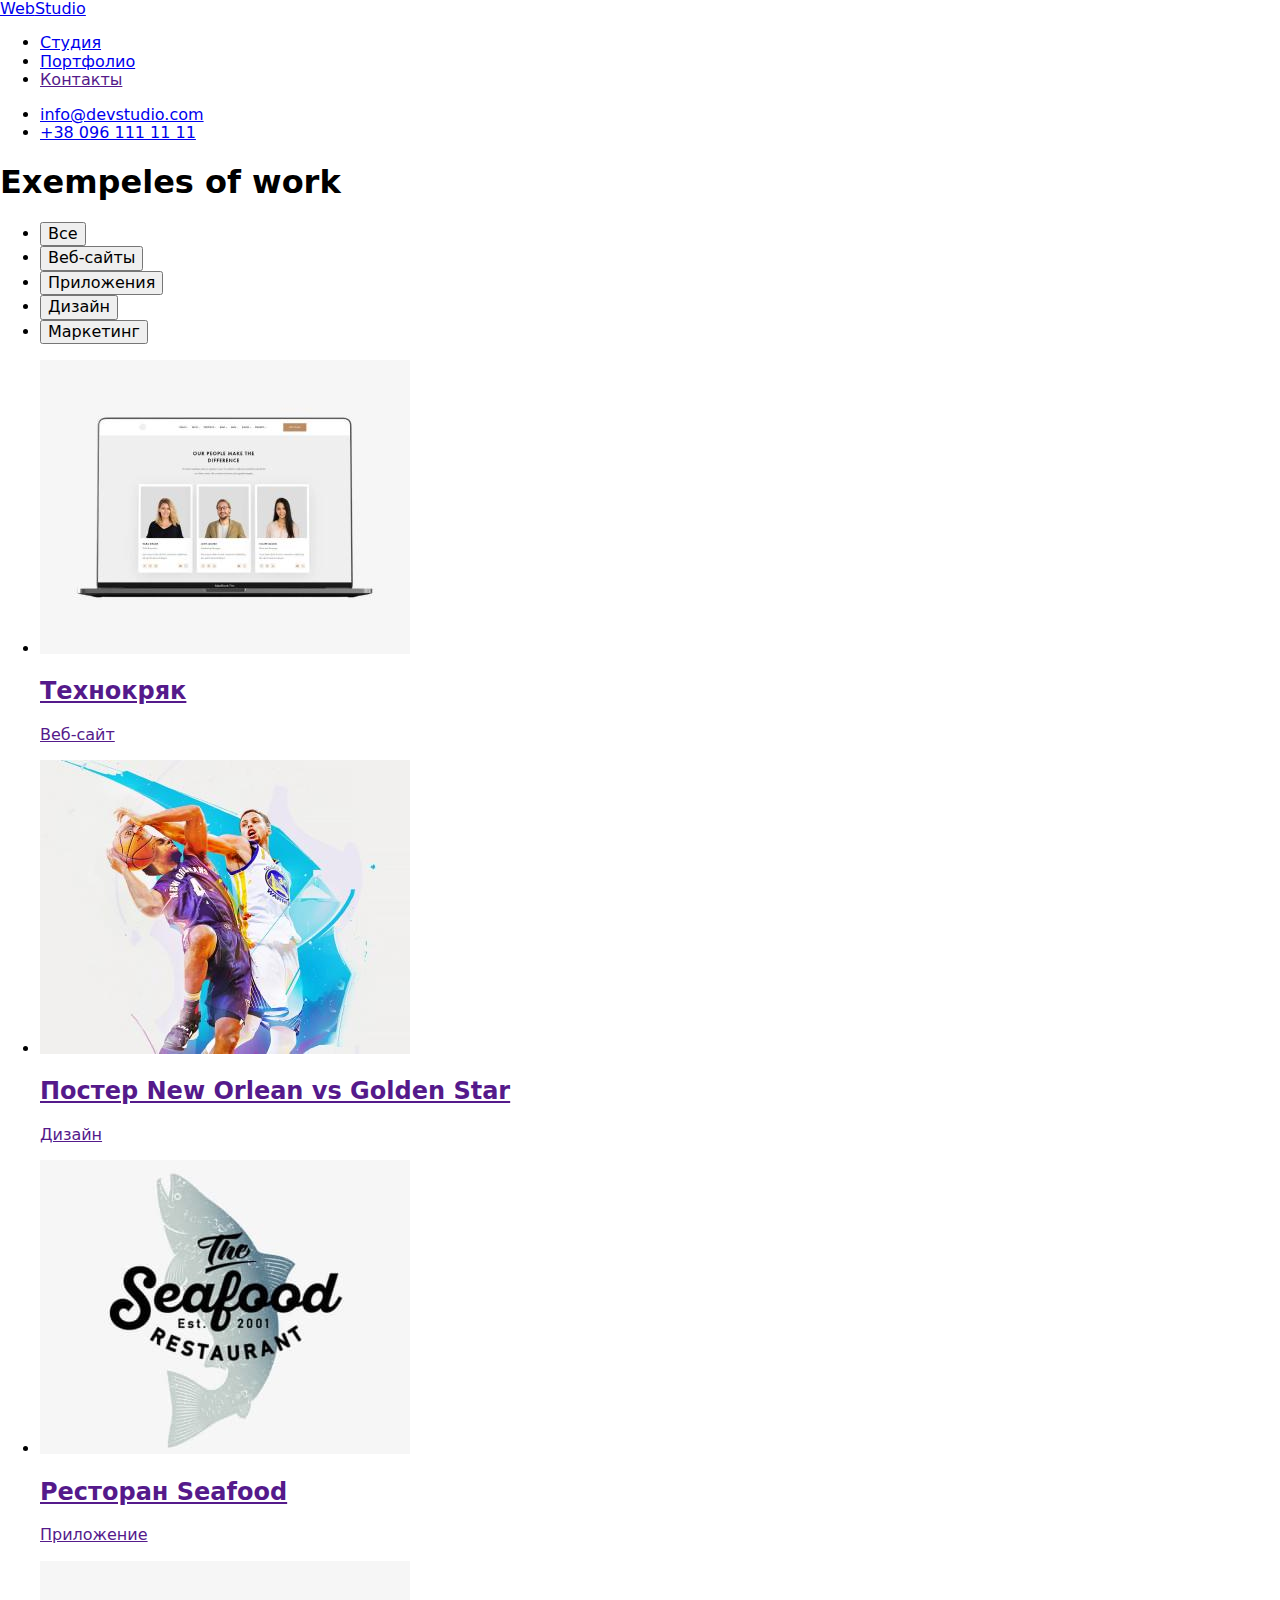
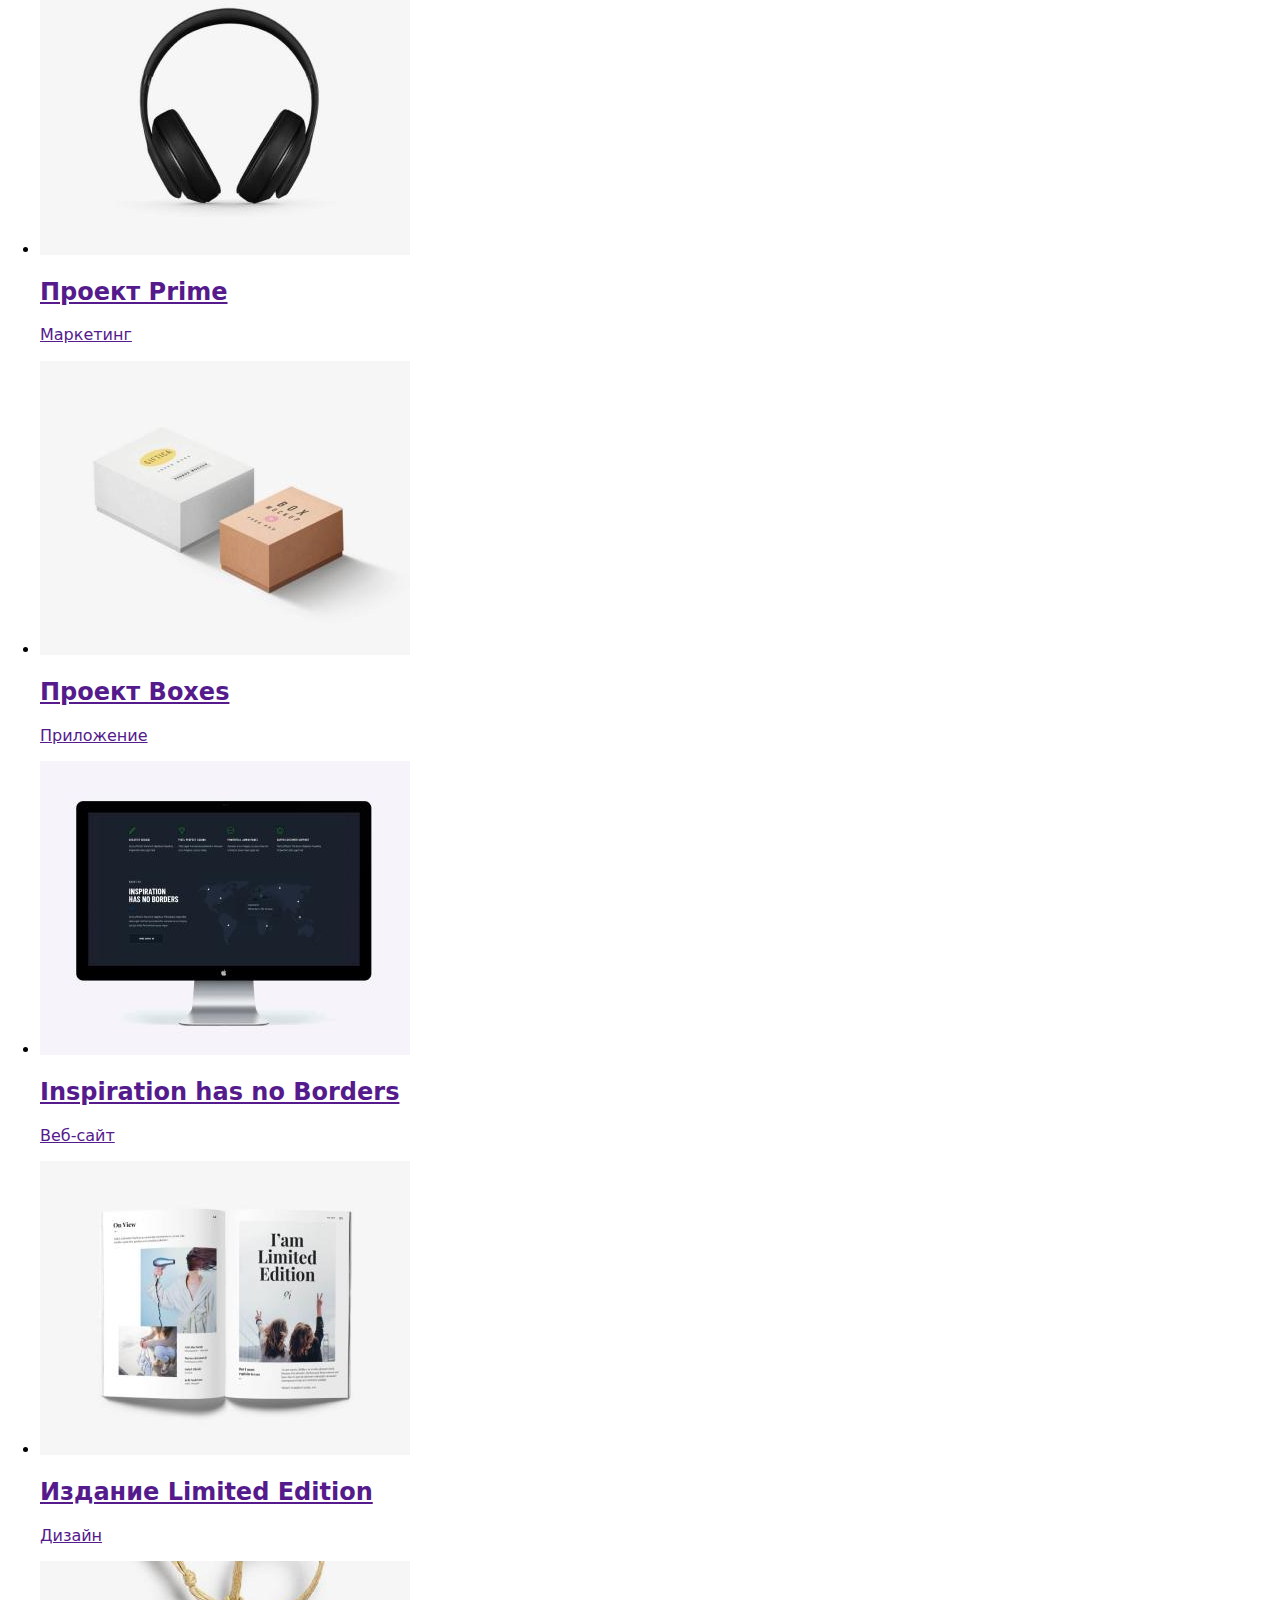
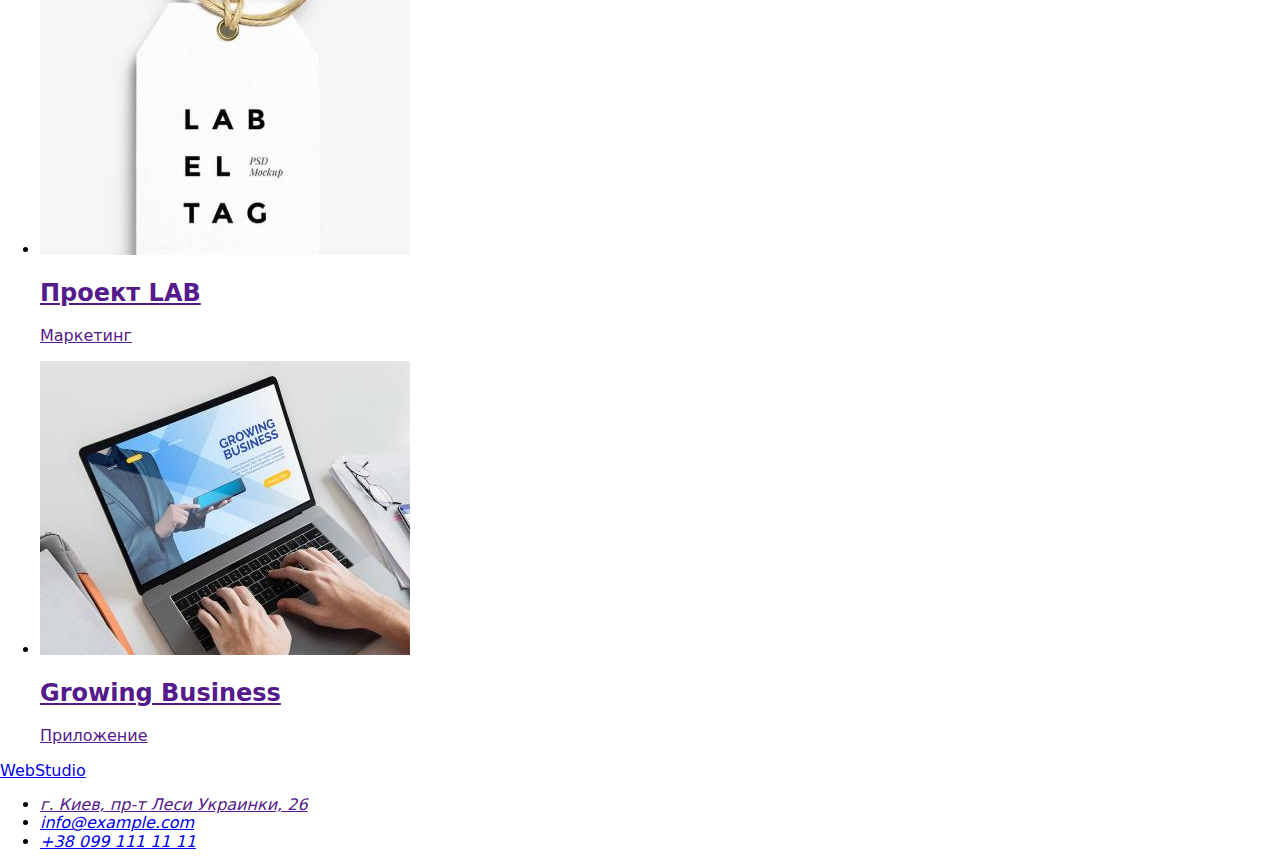
==== portfolio.html @ 5f6f8a9b "clone portfolio" ====
<!DOCTYPE html>
<html lang="ru">
  <head>
    <meta charset="UTF-8" />
    <meta http-equiv="X-UA-Compatible" content="IE=edge" />
    <meta name="viewport" content="width=device-width, initial-scale=1.0" />
    <title>Студия</title>
    <link rel="preconnect" href="https://fonts.googleapis.com" />
    <link rel="preconnect" href="https://fonts.gstatic.com" crossorigin />
    <link
      href="https://fonts.googleapis.com/css2?family=Raleway:wght@700&family=Roboto:wght@400;500;700;900&display=swap"
      rel="stylesheet"
    />
    <link
      rel="stylesheet"
      href="https://cdnjs.cloudflare.com/ajax/libs/modern-normalize/1.1.0/modern-normalize.min.css"
    />
    <link rel="stylesheet" href="./css/styles.css" />
  </head>
  <body>
    <!-- Header -->
    <header class="page-header">
      <div class="container main-container">
        <a href="./index.html" class="logo">
          <span class="accent">Web</span>Studio</a
        >

        <nav class="header-navigation">
          <ul class="site-nav list">
            <li class="header-item">
              <a href="./index.html" class="site-nav-link">Студия</a>
            </li>
            <li class="header-item">
              <a href="./portfolio.html" class="site-nav-link current"
                >Портфолио</a
              >
            </li>
            <li class="header-item">
              <a href="" class="site-nav-link">Контакты</a>
            </li>
          </ul>
        </nav>

        <ul class="conection list">
          <li class="conection-item">
            <a href="mailto:info@devstudio.com" class="conection-link"
              >info@devstudio.com</a
            >
          </li>
          <li class="conection-item">
            <a href="tel:+380961111111" class="conection-link"
              >+38 096 111 11 11</a
            >
          </li>
        </ul>
      </div>
    </header>

    <main>
      <section class="section-exampeles">
        <h1 class="visually-hidden">Exempeles of work</h1>
        <div class="container">
          <ul class="filters-list list">
            <li class="filters-item">
              <button type="button" class="btn">Все</button>
            </li>
            <li class="filters-item">
              <button type="button" class="btn">Веб-сайты</button>
            </li>
            <li class="filters-item">
              <button type="button" class="btn">Приложения</button>
            </li>
            <li class="filters-item">
              <button type="button" class="btn">Дизайн</button>
            </li>
            <li class="filters-item">
              <button type="button" class="btn">Маркетинг</button>
            </li>
          </ul>

          <ul class="project-list list">
            <li class="project-item">
              <a href="">
                <img
                  src="./images/laptop.jpg"
                  alt="Экран ноутбука"
                  width="370"
                  height="294"
                />
                <div class="card-content">
                  <h2 class="title-project">Технокряк</h2>
                  <p class="text-project">Веб-сайт</p>
                </div>
              </a>
            </li>
            <li class="project-item">
              <a href="">
                <img
                  src="./images/bascketball.jpg"
                  alt="Два мальчика играют в баскетбол"
                  width="370"
                  height="294"
                />
                <div class="card-content">
                  <h2 class="title-project">
                    Постер New Orlean vs Golden Star
                  </h2>
                  <p class="text-project">Дизайн</p>
                </div>
              </a>
            </li>

            <li class="project-item">
              <a href="">
                <img
                  src="./images/fish.jpg"
                  alt="Риба-логотип"
                  width="370"
                  height="294"
                />
                <div class="card-content">
                  <h2 class="title-project">Ресторан Seafood</h2>
                  <p class="text-project">Приложение</p>
                </div>
              </a>
            </li>
            <li class="project-item">
              <a href="">
                <img
                  src="./images/earphones.jpg"
                  alt="Наушники"
                  width="370"
                  height="294"
                />
                <div class="card-content">
                  <h2 class="title-project">Проект Prime</h2>
                  <p class="text-project">Маркетинг</p>
                </div>
              </a>
            </li>
            <li class="project-item">
              <a href="">
                <img
                  src="./images/boxes.jpg"
                  alt="Две коробки"
                  width="370"
                  height="294"
                />
                <div class="card-content">
                  <h2 class="title-project">Проект Boxes</h2>
                  <p class="text-project">Приложение</p>
                </div>
              </a>
            </li>
            <li class="project-item">
              <a href="">
                <img
                  src="./images/computer.jpg"
                  alt="Комп ютер"
                  width="370"
                  height="294"
                />
                <div class="card-content">
                  <h2 class="title-project">Inspiration has no Borders</h2>
                  <p class="text-project">Веб-сайт</p>
                </div>
              </a>
            </li>
            <li class="project-item">
              <a href="">
                <img
                  src="./images/magazine.jpg"
                  alt="Открытый журнал"
                  width="370"
                  height="294"
                />
                <div class="card-content">
                  <h2 class="title-project">Издание Limited Edition</h2>
                  <p class="text-project">Дизайн</p>
                </div>
              </a>
            </li>
            <li class="project-item">
              <a href="">
                <img
                  src="./images/label.jpg"
                  alt="Итикетка"
                  width="370"
                  height="294"
                />
                <div class="card-content">
                  <h2 class="title-project">Проект LAB</h2>
                  <p class="text-project">Маркетинг</p>
                </div>
              </a>
            </li>
            <li class="project-item">
              <a href="">
                <img
                  src="./images/business.jpg"
                  alt="Две руки на клавиатуре ноутбука"
                  width="370"
                  height="294"
                />
                <div class="card-content">
                  <h2 class="title-project">Growing Business</h2>
                  <p class="text-project">Приложение</p>
                </div>
              </a>
            </li>
          </ul>
        </div>
      </section>
    </main>

    <!-- Footer -->
    <footer class="page-footer">
      <div class="container">
        <a href="./index.html" class="logo">
          <span class="accent">Web</span>Studio</a
        >
        <address>
          <ul class="footer list">
            <li class="contact-item">
              <a href="" class="address-link">
                г. Киев, пр-т Леси Украинки, 26</a
              >
            </li>
            <li class="contact-item">
              <a href="mailto:info@example.com" class="contact-link"
                >info@example.com</a
              >
            </li>
            <li class="contact-item">
              <a href="tel:+380991111111" class="contact-link"
                >+38 099 111 11 11</a
              >
            </li>
          </ul>
        </address>
      </div>
    </footer>
  </body>
</html>
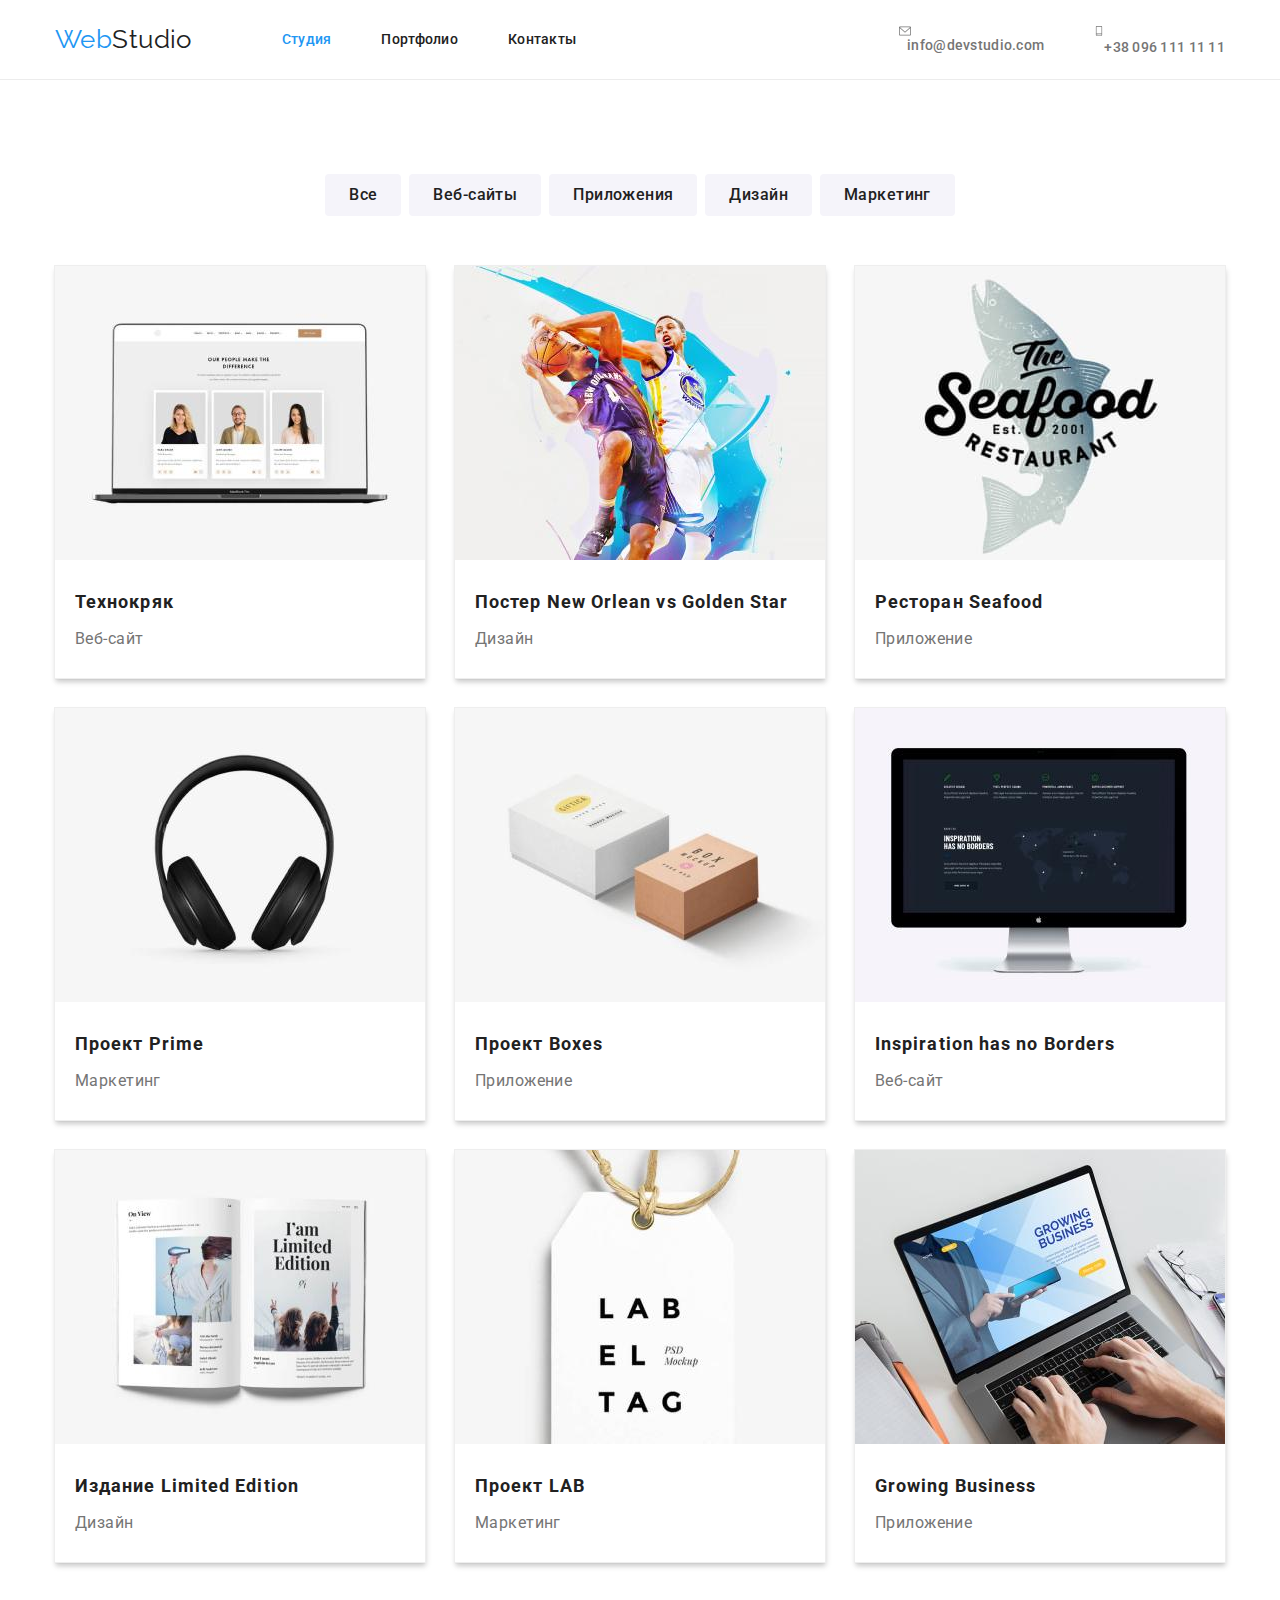
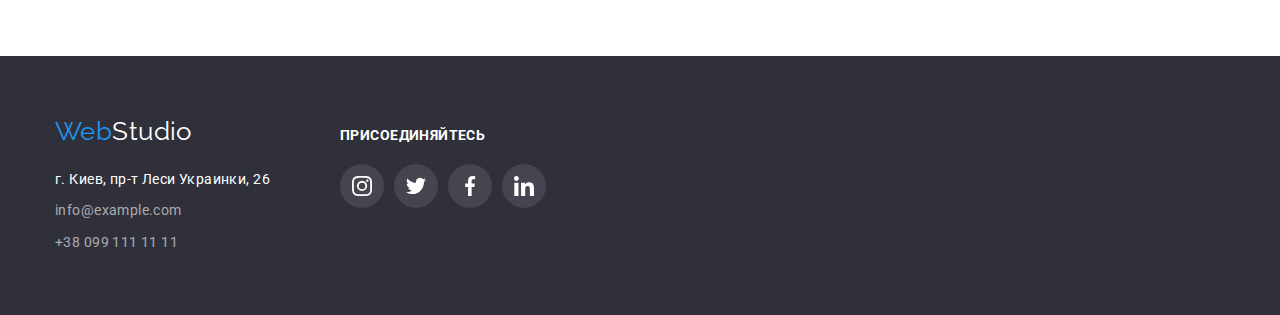
==== commit adbe40c9: "Update portfolio.html" ====
--- a/portfolio.html
+++ b/portfolio.html
@@ -28,12 +28,10 @@
         <nav class="header-navigation">
           <ul class="site-nav list">
             <li class="header-item">
-              <a href="./index.html" class="site-nav-link">Студия</a>
+              <a href="./index.html" class="site-nav-link current">Студия</a>
             </li>
             <li class="header-item">
-              <a href="./portfolio.html" class="site-nav-link current"
-                >Портфолио</a
-              >
+              <a href="./portfolio.html" class="site-nav-link">Портфолио</a>
             </li>
             <li class="header-item">
               <a href="" class="site-nav-link">Контакты</a>
@@ -43,11 +41,21 @@
 
         <ul class="conection list">
           <li class="conection-item">
+            <a href="" class="icon-link-header">
+              <svg class="icon-conection" width="16" height="12">
+                <use href="./images/icons.svg#icon-envelope"></use>
+              </svg>
+            </a>
             <a href="mailto:info@devstudio.com" class="conection-link"
               >info@devstudio.com</a
             >
           </li>
           <li class="conection-item">
+            <a href="" class="icon-link-header">
+              <svg class="icon-conection" width="10" height="16">
+                <use href="./images/icons.svg#icon-smartphone"></use>
+              </svg>
+            </a>
             <a href="tel:+380961111111" class="conection-link"
               >+38 096 111 11 11</a
             >
@@ -215,29 +223,65 @@
 
     <!-- Footer -->
     <footer class="page-footer">
-      <div class="container">
-        <a href="./index.html" class="logo">
-          <span class="accent">Web</span>Studio</a
-        >
-        <address>
-          <ul class="footer list">
-            <li class="contact-item">
-              <a href="" class="address-link">
-                г. Киев, пр-т Леси Украинки, 26</a
-              >
-            </li>
-            <li class="contact-item">
-              <a href="mailto:info@example.com" class="contact-link"
-                >info@example.com</a
-              >
-            </li>
-            <li class="contact-item">
-              <a href="tel:+380991111111" class="contact-link"
-                >+38 099 111 11 11</a
-              >
-            </li>
-          </ul>
-        </address>
+      <div class="container footer-left-part">
+        <div class="footer-container">
+          <a href="./index.html" class="logo">
+            <span class="accent">Web</span>Studio</a
+          >
+          <address>
+            <ul class="footer list">
+              <li class="contact-item">
+                <a href="" class="address-link">
+                  г. Киев, пр-т Леси Украинки, 26</a
+                >
+              </li>
+              <li class="contact-item">
+                <a href="mailto:info@example.com" class="contact-link"
+                  >info@example.com</a
+                >
+              </li>
+              <li class="contact-item">
+                <a href="tel:+380991111111" class="contact-link"
+                  >+38 099 111 11 11</a
+                >
+              </li>
+            </ul>
+          </address>
+        </div>
+
+        <section class="join">
+          <h2 class="title-join">присоединяйтесь</h2>
+          <ul class="join-list list">
+            <li class="join-item">
+              <a href="" class="join-icon-link">
+                <svg class="join-icon" width="20" height="20">
+                  <use href="./images/icons.svg#icon-instagram"></use>
+                </svg>
+              </a>
+            </li>
+            <li class="join-item">
+              <a href="" class="join-icon-link">
+                <svg class="join-icon" width="20" height="20">
+                  <use href="./images/icons.svg#icon-twitter"></use>
+                </svg>
+              </a>
+            </li>
+            <li class="join-item">
+              <a href="" class="join-icon-link">
+                <svg class="join-icon" width="20" height="20">
+                  <use href="./images/icons.svg#icon-facebook"></use>
+                </svg>
+              </a>
+            </li>
+            <li class="join-item">
+              <a href="" class="join-icon-link">
+                <svg class="join-icon" width="20" height="20">
+                  <use href="./images/icons.svg#icon-linkedin"></use>
+                </svg>
+              </a>
+            </li>
+          </ul>
+        </section>
       </div>
     </footer>
   </body>
--- a/css/styles.css
+++ b/css/styles.css
@@ -0,0 +1,715 @@
+
+
+
+
+:root{
+    --accent-color: #2196F3;
+    --title-color:#212121;
+    --text-color:#757575;
+    --footer-text-color: rgba(255, 255, 255, 0.6);
+
+}
+
+body{
+    background-color: #ffffff;
+    font-family:'Roboto',sans-serif;
+    font-size: 14px;
+    letter-spacing: 0.03em;
+}
+
+
+.list{
+    list-style:none;
+}
+
+.accent{
+    color: var(--accent-color);
+}
+
+.current{
+    color:var(--accent-color) ;
+}
+
+a{
+    text-decoration: none;
+}
+
+
+ul,
+p,
+h1,
+h2,
+h3,
+h4,
+h5,
+h6{
+    margin: 0;
+    padding: 0;
+}
+
+img{
+    display: block;
+}
+
+.section-title {
+    margin: 0;
+    padding: 0;
+
+    font-weight: 700;
+    font-size: 36px;
+    line-height: 1.2;
+    text-align: center;
+
+    color: var(--title-color);
+}
+
+.container{
+    /* width: 1200px; */
+    margin: 0 auto;
+    
+    max-width: 1200px;
+    padding-left: 15px;
+    padding-right: 15px;
+    
+}
+
+
+.visually-hidden {
+    position: absolute;
+    width: 1px;
+    height:-1px;
+    margin: -1px;
+    padding: 0;
+    overflow: hidden;
+    border: 0;
+    clip: rect(0 0 0 0);
+}
+
+/* Header */
+
+.page-header{
+    border-bottom: #ECECEC solid 1px ;
+}
+
+/* .page-header{
+    background-color: aqua;
+} */
+
+.main-container{
+    display: flex;
+    align-items: center;
+ 
+}
+
+.logo{
+    margin-right: 90px;
+    padding: 24px 0;
+
+    color: #212121;
+    font-family: 'Raleway',sans-serif;
+    font-size: 26px;
+    line-height: 1.2;
+}
+
+.logo:hover,
+.logo:focus{
+    color: var(--accent-color);
+}
+
+
+
+
+.site-nav{
+    /* padding: 32px 0; */
+
+    display: flex;
+}
+
+.site-nav > .header-item + .header-item{
+    margin-left: 50px;
+}
+
+
+
+.site-nav-link{
+    padding: 32px 0;
+
+    font-weight: 500;
+    line-height: 1.14;
+    letter-spacing: 0.02em;
+    color: var(--title-color);
+}
+
+.site-nav a.current{
+    color: var(--accent-color);
+}
+
+
+.site-nav-link:hover,
+.site-nav-link:focus,
+.conection-link:hover,
+.conection-link:focus{
+    color:var(--accent-color);
+}
+
+
+.conection{
+    margin-left: auto;
+    /* padding: 32px 0; */
+    display:flex;
+    align-items: center;
+
+}
+
+.conection > .conection-item + .conection-item{
+    margin-left: 50px;
+
+}
+
+/* .conection-item{
+    
+    display: flex;
+    align-items:center;
+    justify-content: center;
+} */
+
+.conection-item{
+    display: block;
+    align-items: center;
+    justify-content: center;
+}
+
+
+.icon-link-header{
+    width: 100%;
+    height: 100%;
+    fill: #757575;
+}
+
+.icon-link-header:hover,
+.icon-link-header:focus{
+    fill: var(--accent-color);
+}
+
+
+.icon-conection{
+    display: block;
+}
+
+
+.conection-link{
+    margin-left: 10px;
+    padding: 32px 0;
+
+    font-family: inherit;
+    font-weight: 500;
+    line-height: 1.14;
+    letter-spacing: 0.02em;
+    color: #757575;
+}
+
+
+/* Hero */
+
+.hero{
+    padding: 200px 0;
+    max-width: 1600px;
+
+
+    background-color: #2F303A;
+    background-image:linear-gradient(
+    to right,
+    rgba(47, 48, 58, 0.4),
+    rgba(47, 48, 58, 0.4)), 
+    url(../images/background.jpg);
+
+    background-repeat: no-repeat;
+    background-size: cover;
+    background-position: center;
+}
+
+.hero-title{
+    max-width: 696px;
+    margin-left: auto;
+    margin-right: auto;
+    margin-bottom: 30px;
+
+    font-weight: 900;
+    font-size: 44px;
+    line-height: 1.4;
+    letter-spacing: 0.06em;
+
+    text-align: center;
+    text-transform: uppercase;
+    color: #ffffff;
+}
+
+.hero-button{
+    font-family: inherit;
+    font-weight: 700;
+    font-size: 16px;
+    line-height: 1.9;
+    letter-spacing: 0.06em;
+    cursor: pointer;
+
+    color: #ffffff;
+    background-color: var(--accent-color);
+
+    display: block;
+    padding: 10px 32px;
+    min-width: 200px;
+    border-radius: 4px;
+    border-color: transparent;
+
+    margin: 0 auto;
+}
+
+
+/* Peculirities */
+
+.section-peculirities{
+    padding: 94px 0;
+    /* background-color:teal; */
+}
+
+.peculirities{
+    display: flex;
+
+    flex-wrap: wrap;
+
+    justify-content: space-between;
+}
+
+
+
+
+
+.peculirities-item{
+    /* max-width: 270px; */
+    flex-basis: calc((100% - 90px) / 4);
+}
+
+.icon-container{
+    background-color: #F5F4FA;
+
+    width: 270px;
+    height: 120px;
+
+    border-radius: 4px;
+    margin-bottom: 30px;
+    
+
+    display: flex;
+    justify-content: center;
+    align-items: center;
+}
+
+.peculirities-icon{
+    width: 70px;
+    height: 70px; 
+}
+
+
+
+
+.peculirities-title{
+    margin-bottom: 10px;
+
+    font-size: 14px;
+    font-weight: 700;
+    line-height: 1.14;
+    text-transform: uppercase;
+
+    color: var(--title-color);
+}
+
+.peculirities-text{
+    line-height:1.71;
+
+    color: var(--text-color);
+    
+}
+
+/* .section .peculirities-item + .peculirities-item{
+    padding-left: 30px;
+} */
+
+
+
+
+/* Exampelse */
+
+.occupation-section{
+    padding-bottom: 94px;
+    
+}
+
+.occupation-title{
+    margin-bottom: 50px;
+}
+
+.occupation{
+    display:flex;
+}
+
+.section .occupation-item + .occupation-item{
+ margin-left: 30px;
+}
+
+/* Team */
+
+.section-team{
+    padding-top: 94px;
+    padding-bottom: 94px;
+    
+    background-color: #F5F4FA;
+}
+
+.team{
+    display: flex;
+    
+}
+
+.section-team .team-item + .team-item{
+    margin-left: 30px;
+}
+
+.main-team-title{
+    margin-bottom: 50px;
+}
+
+.team-item{
+    background-color: #fff;
+
+    box-shadow: 0px 1px 3px rgba(0, 0, 0, 0.12), 0px 1px 1px rgba(0, 0, 0, 0.14), 0px 2px 1px rgba(0, 0, 0, 0.2);
+    border-radius: 0px 0px 4px 4px;
+}
+
+
+.team-title{
+    margin-top: 30px;
+    margin-bottom: 10px;
+    text-align: center;
+
+    font-weight: 500;
+    font-size: 16px;
+    line-height:1.2;
+
+    color: var(--title-color);
+}
+
+.profession-text{
+    /* padding-bottom: 30px; */
+    margin-bottom: 16px;
+    text-align: center;
+
+    font-size: 16px;
+    line-height: 1.2;
+
+    color: var(--text-color);
+}
+
+
+/* icon */
+
+.icon-list{
+    display: flex;
+    justify-content: center;
+
+    padding: 0 32px 30px 32px;
+}
+
+.social-item {
+    width: 44px;
+    height: 44px;
+}
+
+.social-item + .social-item {
+    margin-left: 10px;
+}
+
+
+
+.team-icon-link{
+    width: 100%;
+    height: 100%;
+
+    fill:#AFB1B8;
+    background-color: #fff;
+
+    border-radius: 50%;
+    
+
+    display: flex;
+    justify-content: center;
+    align-items: center;
+   
+}
+
+
+.team-icon-link:hover,
+.team-icon-link:focus{
+    fill: #ffffff;
+    background-color: var(--accent-color) ;
+}
+
+/* .icon-link{
+    fill: #AFB1B8; 
+
+    width: 20px;
+    height: 20px;
+ } */
+
+/* Client */
+
+.client{
+    padding: 94px 0;
+}
+
+.client-title{
+    margin-bottom: 50px;
+}
+
+.client-list{
+    margin: 0 auto;
+    display: flex;
+}
+
+.client-item{
+    width: 170px;
+    height: 92px;
+    
+}
+
+.client-item + .client-item{
+    margin-left: 30px;
+}
+
+.client-link{
+    width: 100%;
+    height: 100%;
+
+    fill:#AFB1B8 ; 
+
+    outline: 1px solid #AFB1B8;
+    border-radius: 4px;
+
+    display: flex;
+    justify-content: center;
+    align-items: center;
+}
+
+.client-link:hover,
+.client-link:focus{
+    outline: 1px solid var(--accent-color);
+    fill: var(--accent-color);
+}
+
+.icon-client{
+    /* width: 106px;
+    height: 60px; */
+    display: flex;
+    justify-content: center;
+    align-items: center;
+     
+}
+/* Footer */
+address{
+    font-style: inherit;
+}
+
+.page-footer{
+    padding: 60px 0;
+    
+
+    background-color: #2F303A;
+}
+
+.page-footer  .logo{
+    margin-right: 0;
+    padding: 0;
+
+    display: block;
+    margin-bottom: 20px;
+    color: #ffffff;
+}
+
+.page-footer .logo:hover,
+.page-footer .logo:focus{
+    color: var(--accent-color);
+}
+
+.contact-item{
+    
+    line-height: 1.71;
+}
+
+.contact-item:not(:last-child){
+    margin-bottom: 8px;
+}
+
+.address-link{
+    color: #ffffff;
+}
+
+.contact-link{
+    color: var(--footer-text-color);
+}
+
+.footer-left-part{
+    display: flex;
+    align-items: baseline;
+}
+
+/* Join */
+
+.join {
+    margin-left: 70px;
+}
+
+
+.title-join {
+    font-size: 14px;
+    line-height: 1.14;
+    letter-spacing: 0.03em;
+    text-transform: uppercase;
+
+    color: #ffffff;
+
+    margin-bottom: 20px;
+}
+
+.join-list {
+    display: flex;
+}
+
+.join-item {
+    width: 44px;
+    height: 44px;
+}
+
+.join-item + .join-item {
+    margin-left: 10px;
+}
+
+.join-icon-link {
+    width: 100%;
+    height: 100%;
+
+    fill: #ffffff;
+    background-color: rgba(255, 255, 255, 0.1);
+    border-radius: 50%;
+
+    display: flex;
+    justify-content: center;
+    align-items: center;
+}
+
+.join-icon-link:hover,
+.join-icon-link:focus {
+    background-color: var(--accent-color);
+}
+
+
+/* .join-icon {
+    width: 20px;
+    height: 20px;
+} */
+
+                         /*             Portfolio              */           
+
+.section-exampeles{
+    padding-top: 94px;
+    padding-bottom: 94px;
+    /* background: grey; */
+}
+
+/* .section-exampeles > .container{
+    outline:black solid 2px;
+} */
+
+
+.filters-list{
+    margin-bottom: 50px;
+
+    display: flex;
+    justify-content: center;
+
+    /* outline: magenta solid 2px; */
+
+}
+
+.filters-item:not(:first-child){
+   margin-left: 8px;
+}
+
+.btn{
+    padding: 6px 22px;
+    /* margin-bottom: 50px; */
+
+    min-width: 73px;
+    font-family:inherit;
+    font-weight: 500;
+    font-size: 16px;
+    line-height:1.62;
+
+    cursor: pointer;
+
+    letter-spacing: inherit;
+
+    display: block;
+    border-radius: 4px;
+    border-color: transparent;
+    color: #212121;
+    background-color:#F5F4FA;;
+}   
+
+.btn:hover,
+.btn:focus{
+    color: #ffffff;
+    background-color: var(--accent-color);
+}
+
+.project-list{
+    margin-left: -30px;
+    margin-bottom: -30px;
+
+    display: flex;
+    flex-wrap: wrap;
+
+    /* outline:teal solid 2px; */
+}
+
+.project-item{
+    flex-basis: calc(100% / 3 - 60px);
+
+    margin-left: 30px;
+    margin-bottom: 30px;
+
+    outline: 1px solid #EEEEEE;
+    box-shadow: 0px 1px 1px rgba(0, 0, 0, 0.12), 0px 4px 4px rgba(0, 0, 0, 0.06), 1px 4px 6px rgba(0, 0, 0, 0.16);
+}
+
+.card-content{
+    padding: 24px 20px;
+}
+
+.title-project{
+    margin-bottom: 4px;
+
+    font-weight: 700;
+    font-size: 18px;
+    line-height: 2.0;
+    letter-spacing: 0.06em;
+
+    color: var(--title-color);
+}
+
+.text-project{
+    font-size: 16px;
+    line-height: 1.88;
+
+    color: var(--text-color);
+}
+
+
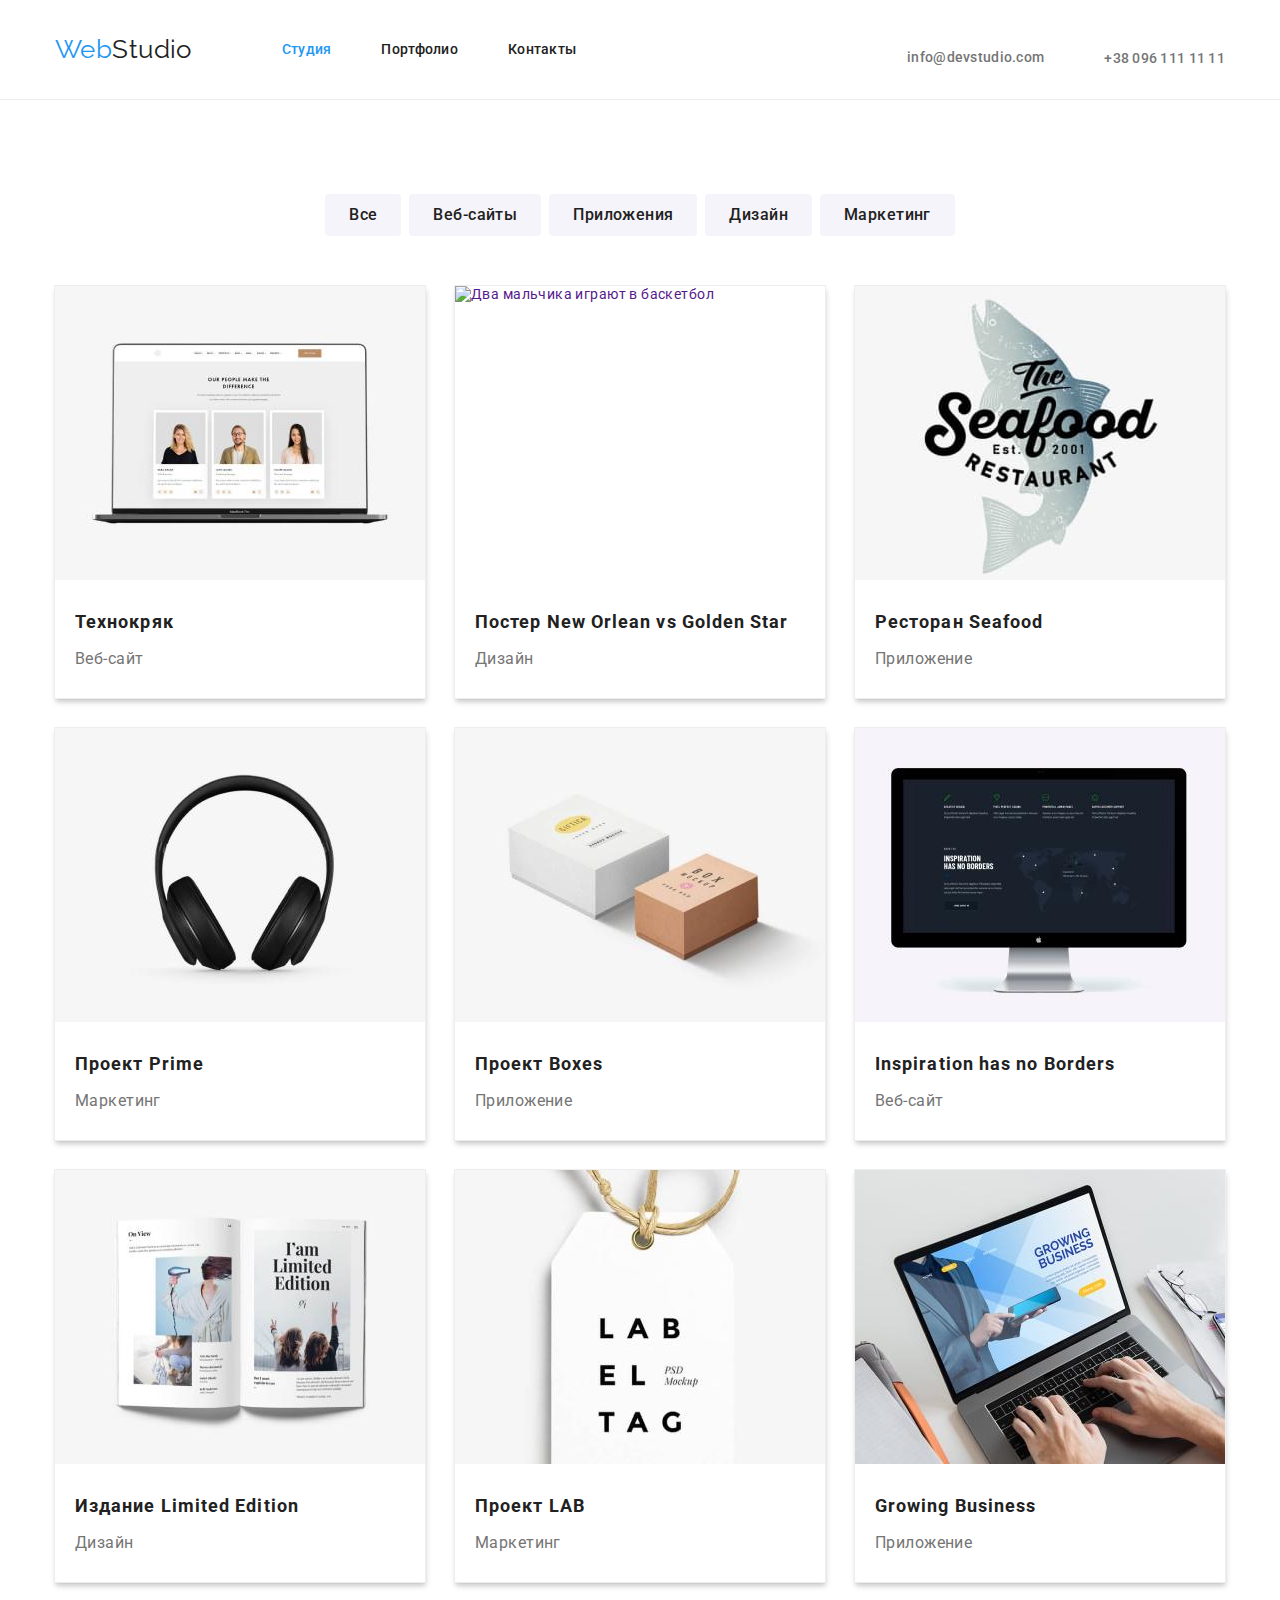
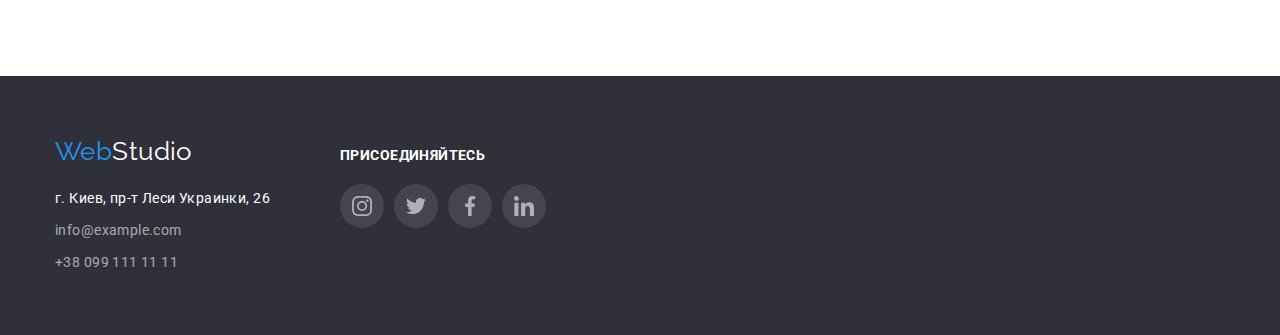
==== commit 06c1af86: "Update portfolio.html" ====
--- a/portfolio.html
+++ b/portfolio.html
@@ -104,7 +104,7 @@
             <li class="project-item">
               <a href="">
                 <img
-                  src="./images/bascketball.jpg"
+                  src="./images/basketball.jpg"
                   alt="Два мальчика играют в баскетбол"
                   width="370"
                   height="294"
--- a/css/styles.css
+++ b/css/styles.css
@@ -180,11 +180,11 @@
 }
 
 
-.icon-link-header{
+/* .icon-link-header{
     width: 100%;
     height: 100%;
     fill: #757575;
-}
+} */
 
 .icon-link-header:hover,
 .icon-link-header:focus{
@@ -193,7 +193,13 @@
 
 
 .icon-conection{
-    display: block;
+    margin-right: 10px;
+    fill: currentColor;
+}
+
+.icon-conection:hover,
+.icon-conection:focus{
+    fill: var(--accent-color);
 }
 
 
@@ -206,6 +212,11 @@
     line-height: 1.14;
     letter-spacing: 0.02em;
     color: #757575;
+
+    display: flex;
+    justify-content: center;
+    align-items: center;
+    
 }
 
 
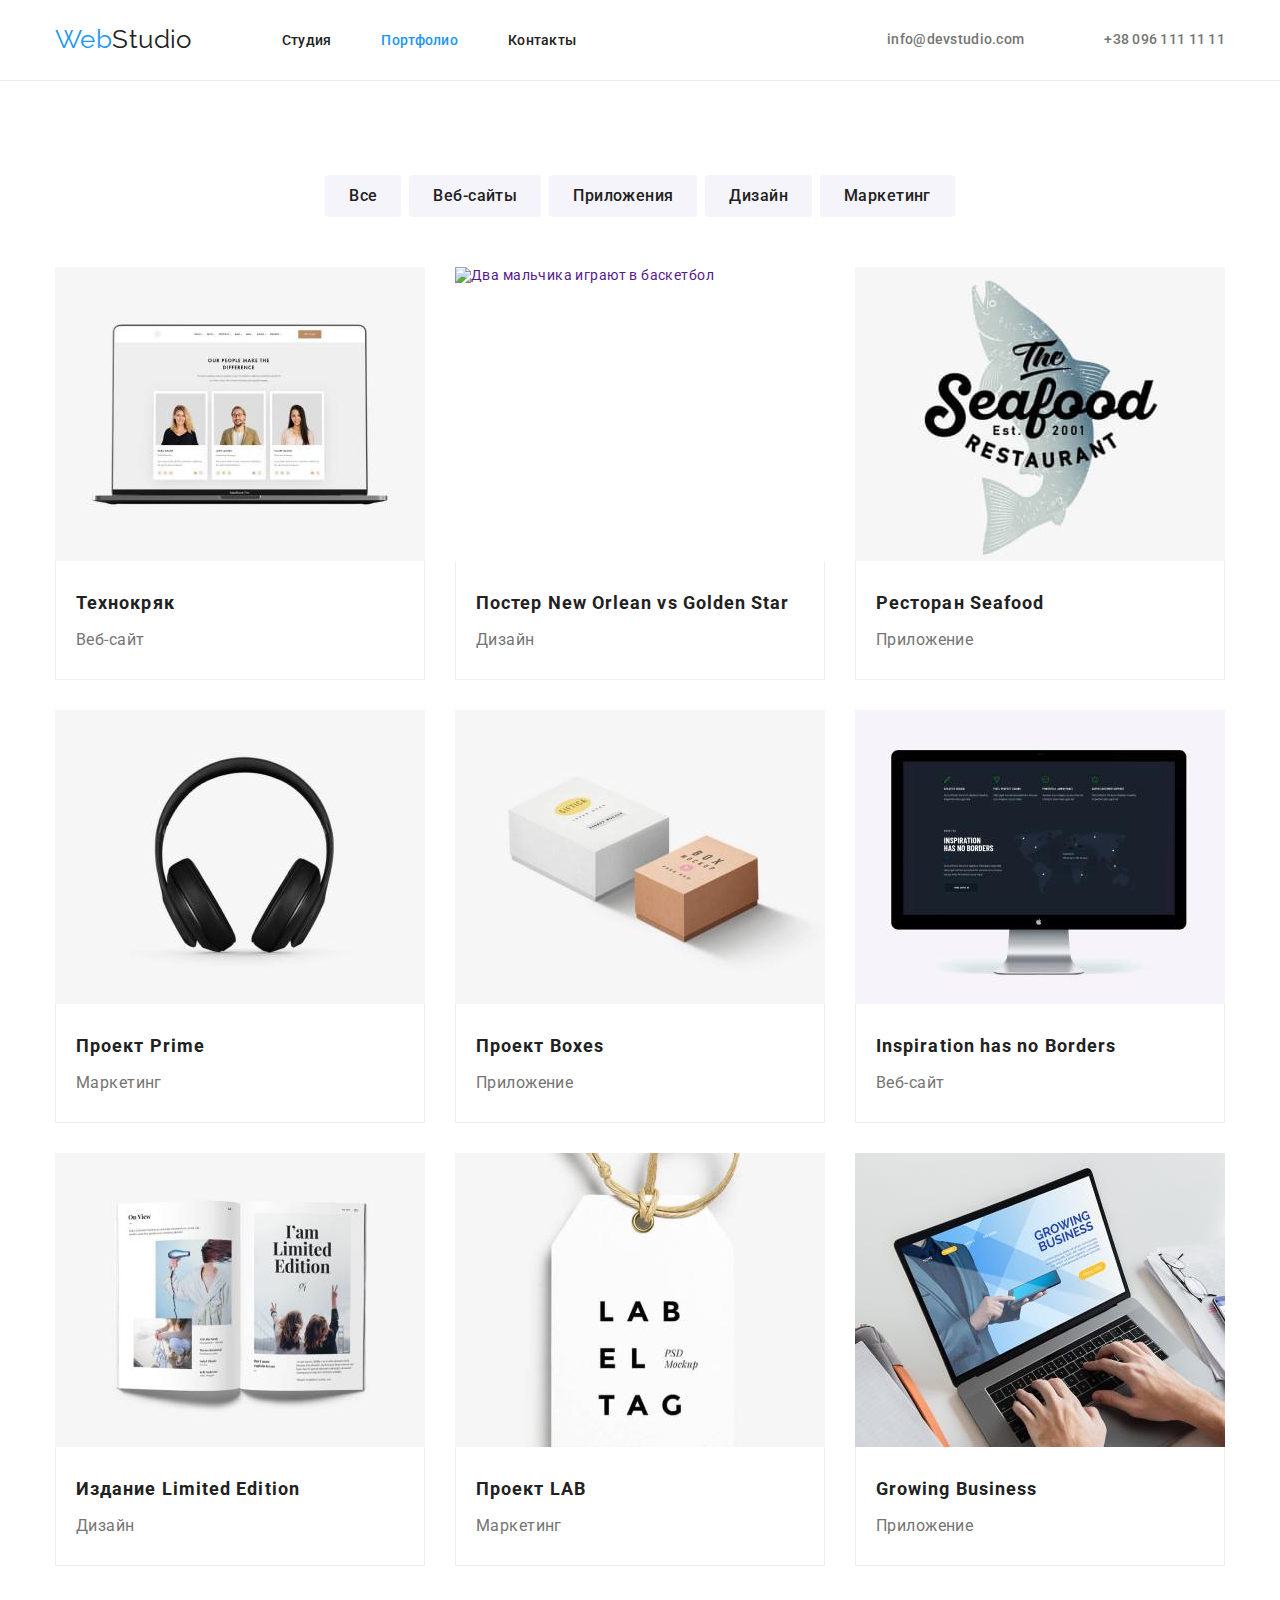
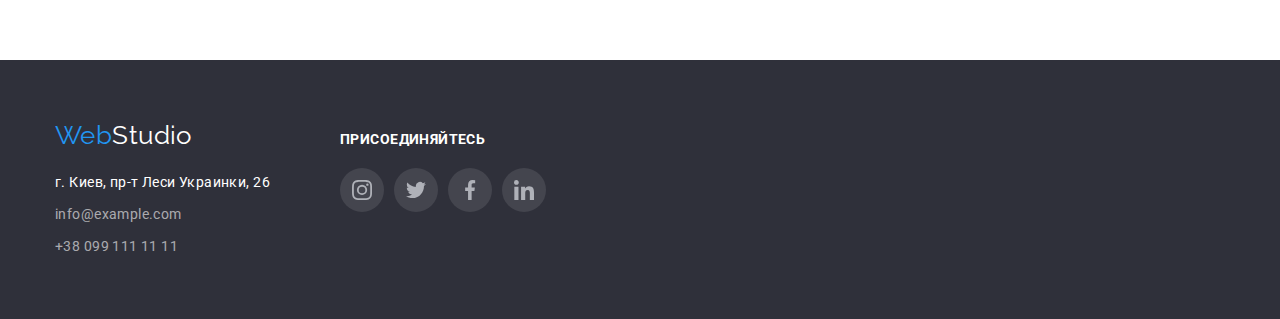
==== commit 8d266153: "Update portfolio.html" ====
--- a/portfolio.html
+++ b/portfolio.html
@@ -28,10 +28,12 @@
         <nav class="header-navigation">
           <ul class="site-nav list">
             <li class="header-item">
-              <a href="./index.html" class="site-nav-link current">Студия</a>
+              <a href="./index.html" class="site-nav-link">Студия</a>
             </li>
             <li class="header-item">
-              <a href="./portfolio.html" class="site-nav-link">Портфолио</a>
+              <a href="./portfolio.html" class="site-nav-link current"
+                >Портфолио</a
+              >
             </li>
             <li class="header-item">
               <a href="" class="site-nav-link">Контакты</a>
@@ -41,23 +43,19 @@
 
         <ul class="conection list">
           <li class="conection-item">
-            <a href="" class="icon-link-header">
+            <a href="mailto:info@devstudio.com" class="conection-link">
               <svg class="icon-conection" width="16" height="12">
                 <use href="./images/icons.svg#icon-envelope"></use>
               </svg>
-            </a>
-            <a href="mailto:info@devstudio.com" class="conection-link"
-              >info@devstudio.com</a
+              info@devstudio.com</a
             >
           </li>
           <li class="conection-item">
-            <a href="" class="icon-link-header">
+            <a href="tel:+380961111111" class="conection-link">
               <svg class="icon-conection" width="10" height="16">
                 <use href="./images/icons.svg#icon-smartphone"></use>
               </svg>
-            </a>
-            <a href="tel:+380961111111" class="conection-link"
-              >+38 096 111 11 11</a
+              +38 096 111 11 11</a
             >
           </li>
         </ul>
@@ -66,8 +64,8 @@
 
     <main>
       <section class="section-exampeles">
-        <h1 class="visually-hidden">Exempeles of work</h1>
         <div class="container">
+          <h1 class="visually-hidden">Exempeles of work</h1>
           <ul class="filters-list list">
             <li class="filters-item">
               <button type="button" class="btn">Все</button>
@@ -88,7 +86,7 @@
 
           <ul class="project-list list">
             <li class="project-item">
-              <a href="">
+              <a href="" class="project-link">
                 <img
                   src="./images/laptop.jpg"
                   alt="Экран ноутбука"
@@ -249,7 +247,7 @@
           </address>
         </div>
 
-        <section class="join">
+        <div class="join">
           <h2 class="title-join">присоединяйтесь</h2>
           <ul class="join-list list">
             <li class="join-item">
@@ -281,7 +279,7 @@
               </a>
             </li>
           </ul>
-        </section>
+        </div>
       </div>
     </footer>
   </body>
--- a/css/styles.css
+++ b/css/styles.css
@@ -225,6 +225,7 @@
 .hero{
     padding: 200px 0;
     max-width: 1600px;
+    
 
 
     background-color: #2F303A;
@@ -237,6 +238,11 @@
     background-repeat: no-repeat;
     background-size: cover;
     background-position: center;
+}
+
+.container > .hero{
+    height: 100%;
+
 }
 
 .hero-title{
@@ -315,13 +321,6 @@
     align-items: center;
 }
 
-.peculirities-icon{
-    width: 70px;
-    height: 70px; 
-}
-
-
-
 
 .peculirities-title{
     margin-bottom: 10px;
@@ -398,7 +397,6 @@
 
 
 .team-title{
-    margin-top: 30px;
     margin-bottom: 10px;
     text-align: center;
 
@@ -427,7 +425,10 @@
     display: flex;
     justify-content: center;
 
-    padding: 0 32px 30px 32px;
+}
+
+.team-container{
+    padding: 32px 30px;
 }
 
 .social-item {
@@ -487,7 +488,7 @@
 }
 
 .client-item{
-    width: 170px;
+    width: 100%;
     height: 92px;
     
 }
@@ -656,8 +657,7 @@
 
 .btn{
     padding: 6px 22px;
-    /* margin-bottom: 50px; */
-
+   
     min-width: 73px;
     font-family:inherit;
     font-weight: 500;
@@ -679,6 +679,7 @@
 .btn:focus{
     color: #ffffff;
     background-color: var(--accent-color);
+    box-shadow: 0px 3px 1px rgba(0, 0, 0, 0.1), 0px 1px 2px rgba(0, 0, 0, 0.08), 0px 2px 2px rgba(0, 0, 0, 0.12);
 }
 
 .project-list{
@@ -697,12 +698,18 @@
     margin-left: 30px;
     margin-bottom: 30px;
 
-    outline: 1px solid #EEEEEE;
+}
+
+.project-item:hover{
     box-shadow: 0px 1px 1px rgba(0, 0, 0, 0.12), 0px 4px 4px rgba(0, 0, 0, 0.06), 1px 4px 6px rgba(0, 0, 0, 0.16);
 }
+
 
 .card-content{
     padding: 24px 20px;
+    border-right:1px solid #EEEEEE; 
+    border-bottom: 1px solid #EEEEEE;
+    border-left: 1px solid #EEEEEE;
 }
 
 .title-project{
